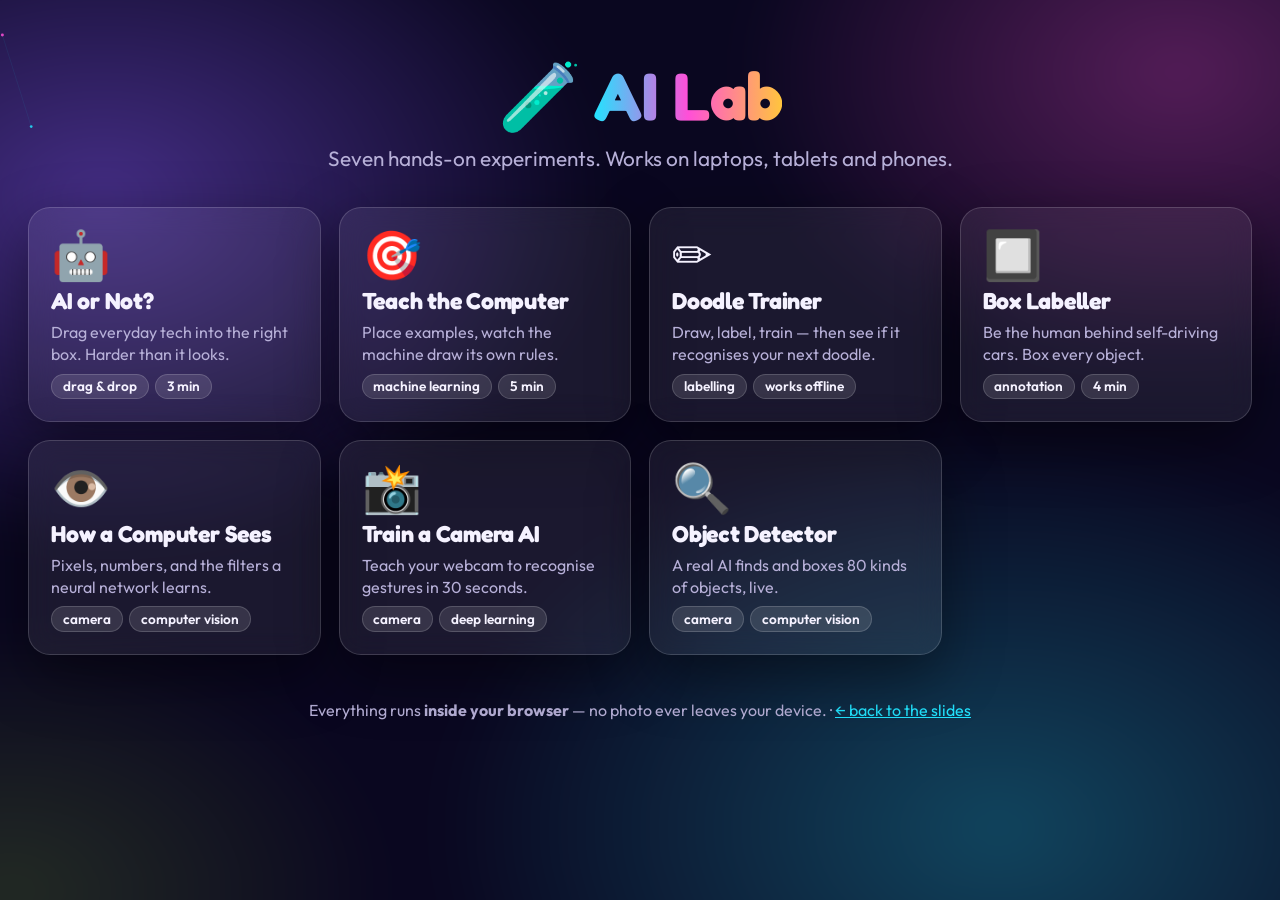
==== site/play/index.html @ 6227fecb "One-hour hands-on AI workshop for high schools A static reveal.js deck (19 slides, speaker notes wit" ====
<!doctype html>
<html lang="en">
<head>
<meta charset="utf-8">
<meta name="viewport" content="width=device-width, initial-scale=1">
<title>AI Lab · Activities</title>
<link rel="preconnect" href="https://fonts.googleapis.com">
<link rel="preconnect" href="https://fonts.gstatic.com" crossorigin>
<link rel="stylesheet" href="https://fonts.googleapis.com/css2?family=Fredoka:wght@500;700&family=JetBrains+Mono:wght@500&family=Outfit:wght@400;600;800&display=swap">
<link rel="stylesheet" href="../css/theme.css">
<style>
  .hero { text-align: center; margin: 3vh 0 4vh; }
  .hero h1 { font-size: clamp(2.2rem, 7vw, 4.2rem); margin: 0; }
  .hero p { font-size: clamp(1rem, 2.4vw, 1.3rem); color: var(--muted); margin: .4em 0 0; }
  .grid { display: grid; grid-template-columns: repeat(auto-fill, minmax(260px, 1fr)); gap: 18px; max-width: 1280px; margin: 0 auto; font-size: clamp(1rem, 1.2vw, 1.25rem); }
  a.card {
    display: grid; gap: .5rem; padding: 22px; text-decoration: none; color: var(--ink);
    transition: transform .2s cubic-bezier(.2,1.4,.4,1), box-shadow .2s;
    position: relative; overflow: hidden;
  }
  a.card::before {
    content: ""; position: absolute; inset: -1px; border-radius: inherit; padding: 1px; opacity: 0; transition: opacity .2s;
    background: linear-gradient(135deg, var(--cyan), var(--pink), var(--amber));
    -webkit-mask: linear-gradient(#000 0 0) content-box, linear-gradient(#000 0 0); -webkit-mask-composite: xor; mask-composite: exclude;
  }
  a.card:hover { transform: translateY(-6px) rotate(-.5deg); }
  a.card:hover::before { opacity: 1; }
  .card .emo { font-size: 3rem; line-height: 1; }
  .card h2 { font-size: 1.45rem; margin: 0; }
  .card p { margin: 0; color: var(--muted); line-height: 1.35; }
  .tags { display: flex; gap: 6px; flex-wrap: wrap; }
  .foot { text-align: center; margin: 5vh 0 2vh; color: var(--muted); }
  .foot a { color: var(--cyan); }
</style>
</head>
<body class="play">
<div class="aurora"></div><canvas id="particles"></canvas>

<div class="hero">
  <h1>🧪 <span class="grad">AI Lab</span></h1>
  <p>Seven hands-on experiments. Works on laptops, tablets and phones.</p>
</div>

<main class="grid">
  <a class="card glass" href="ai-or-not.html"><span class="emo">🤖</span><h2>AI or Not?</h2><p>Drag everyday tech into the right box. Harder than it looks.</p><div class="tags"><span class="pill">drag &amp; drop</span><span class="pill">3 min</span></div></a>
  <a class="card glass" href="teach.html"><span class="emo">🎯</span><h2>Teach the Computer</h2><p>Place examples, watch the machine draw its own rules.</p><div class="tags"><span class="pill">machine learning</span><span class="pill">5 min</span></div></a>
  <a class="card glass" href="doodle.html"><span class="emo">✏️</span><h2>Doodle Trainer</h2><p>Draw, label, train — then see if it recognises your next doodle.</p><div class="tags"><span class="pill">labelling</span><span class="pill">works offline</span></div></a>
  <a class="card glass" href="annotate.html"><span class="emo">🔲</span><h2>Box Labeller</h2><p>Be the human behind self-driving cars. Box every object.</p><div class="tags"><span class="pill">annotation</span><span class="pill">4 min</span></div></a>
  <a class="card glass" href="pixels.html"><span class="emo">👁️</span><h2>How a Computer Sees</h2><p>Pixels, numbers, and the filters a neural network learns.</p><div class="tags"><span class="pill">camera</span><span class="pill">computer vision</span></div></a>
  <a class="card glass" href="teachable.html"><span class="emo">📸</span><h2>Train a Camera AI</h2><p>Teach your webcam to recognise gestures in 30 seconds.</p><div class="tags"><span class="pill">camera</span><span class="pill">deep learning</span></div></a>
  <a class="card glass" href="detect.html"><span class="emo">🔍</span><h2>Object Detector</h2><p>A real AI finds and boxes 80 kinds of objects, live.</p><div class="tags"><span class="pill">camera</span><span class="pill">computer vision</span></div></a>
</main>

<p class="foot">Everything runs <b>inside your browser</b> — no photo ever leaves your device. · <a href="../">← back to the slides</a></p>

<script src="../js/fx.js"></script>
</body>
</html>
---- site/css/theme.css ----
/* ==========================================================================
   Design tokens + shared components.
   Used by the deck (index.html) AND every standalone activity in play/,
   so an activity looks identical embedded in a slide or opened on a phone.
   ========================================================================== */

:root {
  /* surfaces */
  --bg:        #0a0720;
  --bg-2:      #150f3a;
  --glass:     rgba(255, 255, 255, 0.07);
  --glass-2:   rgba(255, 255, 255, 0.12);
  --stroke:    rgba(255, 255, 255, 0.16);

  /* text */
  --ink:       #f5f2ff;
  --muted:     #b7b0d8;

  /* neon accents */
  --cyan:      #22e4ff;
  --pink:      #ff4fd8;
  --lime:      #b6ff3b;
  --amber:     #ffc53d;
  --violet:    #8b5cff;
  --red:       #ff5a6e;

  /* class colours: the SAME three colours mean "class 1/2/3" in every activity */
  --c1: var(--cyan);
  --c2: var(--pink);
  --c3: var(--amber);

  --radius:    22px;
  --radius-sm: 12px;
  --shadow:    0 20px 60px rgba(0, 0, 0, 0.45);
  --glow-cyan: 0 0 24px rgba(34, 228, 255, 0.55);
  --glow-pink: 0 0 24px rgba(255, 79, 216, 0.55);

  --font-display: "Fredoka", "Outfit", system-ui, sans-serif;
  --font-body:    "Outfit", system-ui, sans-serif;
  --font-mono:    "JetBrains Mono", ui-monospace, monospace;
}

*, *::before, *::after { box-sizing: border-box; }

/* The page colour lives on <html> only: a background on <body> would paint
   over the fixed .aurora layer (z-index -2) and hide it. */
html { background: var(--bg); }
html, body {
  margin: 0;
  color: var(--ink);
  font-family: var(--font-body);
  -webkit-font-smoothing: antialiased;
}

/* Animated aurora backdrop — pure CSS, zero cost when the tab is hidden */
.aurora {
  position: fixed; inset: -20%;
  z-index: -2;
  background:
    radial-gradient(40% 40% at 20% 30%, rgba(139, 92, 255, 0.45), transparent 70%),
    radial-gradient(35% 35% at 80% 20%, rgba(255, 79, 216, 0.30), transparent 70%),
    radial-gradient(45% 45% at 70% 80%, rgba(34, 228, 255, 0.28), transparent 70%),
    radial-gradient(30% 30% at 15% 85%, rgba(182, 255, 59, 0.14), transparent 70%),
    var(--bg);
  filter: blur(20px);
  animation: aurora 24s ease-in-out infinite alternate;
}
@keyframes aurora {
  0%   { transform: translate(0, 0) rotate(0deg) scale(1); }
  50%  { transform: translate(3%, -2%) rotate(8deg) scale(1.08); }
  100% { transform: translate(-3%, 2%) rotate(-6deg) scale(1.02); }
}
#particles { position: fixed; inset: 0; z-index: -1; pointer-events: none; }

@media (prefers-reduced-motion: reduce) {
  .aurora { animation: none; }
}

/* ---------- typography ---------- */
h1, h2, h3 { font-family: var(--font-display); font-weight: 700; letter-spacing: -0.01em; margin: 0 0 .4em; }
.grad {
  background: linear-gradient(90deg, var(--cyan), var(--pink) 50%, var(--amber));
  -webkit-background-clip: text; background-clip: text; color: transparent;
}
.muted { color: var(--muted); }
.mono  { font-family: var(--font-mono); }
.c1 { color: var(--c1); } .c2 { color: var(--c2); } .c3 { color: var(--c3); }
.lime { color: var(--lime); } .red { color: var(--red); }

/* ---------- glass card ---------- */
.glass {
  background: var(--glass);
  border: 1px solid var(--stroke);
  border-radius: var(--radius);
  backdrop-filter: blur(14px);
  -webkit-backdrop-filter: blur(14px);
  box-shadow: var(--shadow);
}

/* ---------- buttons ---------- */
.btn {
  font: 600 1rem var(--font-body);
  color: var(--ink);
  background: var(--glass-2);
  border: 1px solid var(--stroke);
  border-radius: 999px;
  padding: .6em 1.2em;
  cursor: pointer;
  transition: transform .12s ease, box-shadow .2s ease, background .2s ease;
  user-select: none; -webkit-user-select: none;
  touch-action: manipulation;
  display: inline-flex; align-items: center; gap: .45em;
  text-decoration: none;
}
.btn:hover  { transform: translateY(-2px); background: rgba(255,255,255,.18); }
.btn:active { transform: scale(.96); }
.btn:disabled { opacity: .45; cursor: not-allowed; transform: none; }
.btn.primary { background: linear-gradient(90deg, var(--violet), var(--pink)); border-color: transparent; box-shadow: var(--glow-pink); }
.btn.cyan    { background: rgba(34,228,255,.18);  border-color: var(--cyan);  }
.btn.pink    { background: rgba(255,79,216,.18);  border-color: var(--pink);  }
.btn.amber   { background: rgba(255,197,61,.18);  border-color: var(--amber); }
.btn.on      { box-shadow: 0 0 0 2px var(--cyan) inset, var(--glow-cyan); background: rgba(34,228,255,.2); }
.btn.c1 { color: var(--ink); border-color: var(--c1); background: rgba(34,228,255,.16); }
.btn.c2 { color: var(--ink); border-color: var(--c2); background: rgba(255,79,216,.16); }
.btn.c3 { color: var(--ink); border-color: var(--c3); background: rgba(255,197,61,.16); }
.btn.c1.on { box-shadow: 0 0 0 3px var(--c1) inset, var(--glow-cyan); }
.btn.c2.on { box-shadow: 0 0 0 3px var(--c2) inset, var(--glow-pink); }
.btn.c3.on { box-shadow: 0 0 0 3px var(--c3) inset, 0 0 24px rgba(255,197,61,.5); }

input[type=range] { accent-color: var(--pink); width: 100%; }
select, input[type=text] {
  font: 500 1rem var(--font-body); color: var(--ink);
  background: var(--glass-2); border: 1px solid var(--stroke);
  border-radius: var(--radius-sm); padding: .45em .7em;
}
select option { background: var(--bg-2); }

.pill {
  display: inline-block; padding: .2em .8em; border-radius: 999px;
  background: var(--glass-2); border: 1px solid var(--stroke);
  font-size: .85em; font-weight: 600;
}

/* ---------- confidence bars (doodle, teachable machine) ---------- */
.bars { display: grid; gap: .55rem; }
.bar  { display: grid; grid-template-columns: 7.5em 1fr 3.4em; align-items: center; gap: .6rem; font-weight: 600; }
.bar .track { display: block; height: 1.25rem; border-radius: 999px; background: rgba(255,255,255,.08); overflow: hidden; }
.bar .fill  { display: block; height: 100%; width: 0; border-radius: 999px; transition: width .25s ease; }
.bar .pct   { text-align: right; font-family: var(--font-mono); font-size: .9em; }
.bar.c1 .fill { background: linear-gradient(90deg, #0fa3c4, var(--c1)); box-shadow: var(--glow-cyan); }
.bar.c2 .fill { background: linear-gradient(90deg, #b3179a, var(--c2)); box-shadow: var(--glow-pink); }
.bar.c3 .fill { background: linear-gradient(90deg, #c78a00, var(--c3)); }

/* ---------- friendly notice (camera denied, model offline…) ---------- */
.notice {
  border: 1px dashed var(--amber);
  background: rgba(255,197,61,.08);
  border-radius: var(--radius-sm);
  padding: .8em 1em;
  line-height: 1.4;
}
.notice.hidden { display: none; }

.toast {
  position: fixed; left: 50%; bottom: 24px; transform: translateX(-50%) translateY(140%);
  background: var(--bg-2); border: 1px solid var(--stroke); border-radius: 999px;
  padding: .7em 1.3em; font-weight: 600; z-index: 99;
  transition: transform .35s cubic-bezier(.2,1.4,.4,1);
  box-shadow: var(--shadow);
}
.toast.show { transform: translateX(-50%) translateY(0); }

.spinner {
  width: 1.1em; height: 1.1em; border-radius: 50%;
  border: 3px solid rgba(255,255,255,.2); border-top-color: var(--cyan);
  animation: spin .8s linear infinite; display: inline-block; vertical-align: -.2em;
}
@keyframes spin { to { transform: rotate(360deg); } }

/* ---------- standalone activity page layout (play/*.html) ---------- */
body.play {
  min-height: 100vh;
  padding: clamp(12px, 3vw, 28px);
}
body.play header.top {
  display: flex; align-items: center; justify-content: space-between; gap: 1rem;
  margin-bottom: 1rem; flex-wrap: wrap;
}
body.play header.top h1 { font-size: clamp(1.5rem, 4vw, 2.4rem); margin: 0; }
body.play header.top a.back { color: var(--muted); text-decoration: none; font-weight: 600; }
/* Embedded in the deck: the slide supplies the title, so drop the page header */
body.play.embedded header.top { display: none; }
body.play.embedded { padding: 6px; min-height: 0; background: transparent; }
body.play.embedded .aurora, body.play.embedded #particles { display: none; }
html.embedded { background: transparent; }

.panel { padding: clamp(12px, 2vw, 22px); }
.row   { display: flex; gap: .6rem; flex-wrap: wrap; align-items: center; }
.stack { display: grid; gap: .8rem; align-content: start; grid-template-columns: minmax(0, 1fr); }
.lab > *, .stack > * { min-width: 0; }

canvas.board {
  display: block; width: 100%; height: auto;
  border-radius: var(--radius-sm);
  background: rgba(0,0,0,.35);
  border: 1px solid var(--stroke);
  touch-action: none;            /* our pointer handlers own every gesture here */
  cursor: crosshair;
}
video.cam, canvas.cam {
  display: block; width: 100%; height: auto;
  border-radius: var(--radius-sm);
  background: #000;
}
.mirror { transform: scaleX(-1); }

/* Embedded in a slide the iframe has a fixed height: size canvases by the
   height that is left, keeping their aspect ratio, so nothing is cut off.
   Each page sets --ar (canvas aspect) and --below (space its controls need). */
html.embedded { font-size: clamp(14px, 1.2vw, 24px); }
body.play.embedded canvas.board,
body.play.embedded canvas.cam,
body.play.embedded video.cam {
  width: min(100%, calc((100vh - var(--below, 20px)) * var(--ar, 1.6)));
  margin-inline: auto;
}
body.play.embedded .btn { padding: .42em .85em; }
body.play.embedded .panel { padding: 12px; }
/* Standalone on a laptop: same idea, leaving room for the page header and
   the button row, so the controls are never below the fold. Phones are
   narrow, so width wins there and the page simply scrolls. */
body.play:not(.embedded) canvas.board,
body.play:not(.embedded) canvas.cam,
body.play:not(.embedded) video.cam {
  width: min(100%, calc((100vh - 110px - var(--below, 20px)) * var(--ar, 1.6)));
  margin-inline: auto;
}
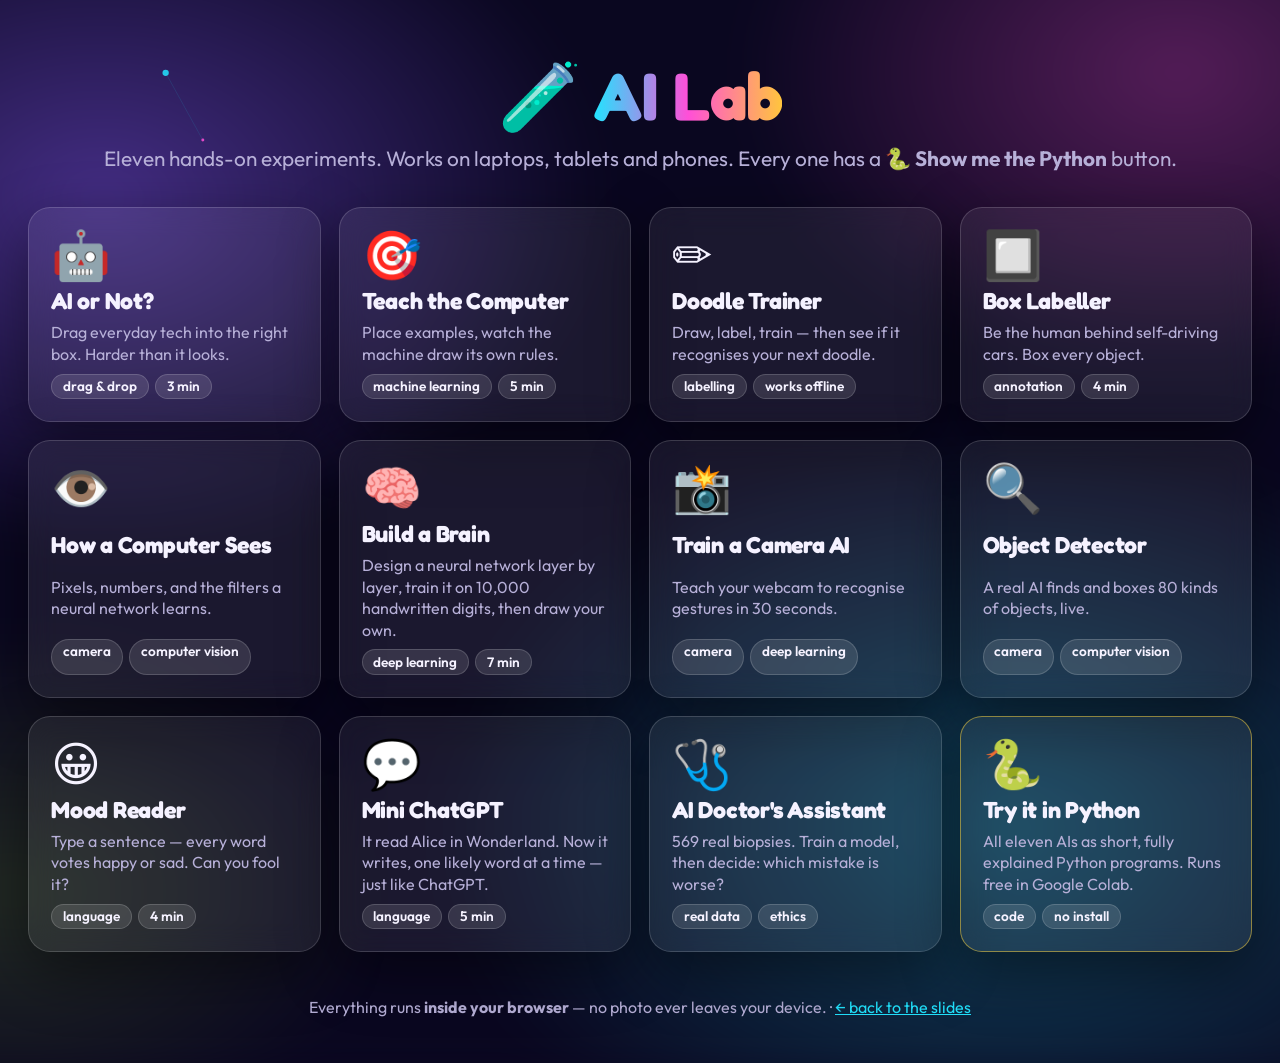
==== commit 1fd64cea: "Four new activities, "Show me the Python" on all eleven, presenter name New hands-on activities, eac" ====
--- a/site/play/index.html
+++ b/site/play/index.html
@@ -3,6 +3,7 @@
 <head>
 <meta charset="utf-8">
 <meta name="viewport" content="width=device-width, initial-scale=1">
+<link rel="icon" href="data:image/svg+xml,%3Csvg%20xmlns%3D%27http%3A//www.w3.org/2000/svg%27%20viewBox%3D%270%200%20100%20100%27%3E%3Ctext%20y%3D%27.9em%27%20font-size%3D%2790%27%3E%F0%9F%A7%AA%3C/text%3E%3C/svg%3E">
 <title>AI Lab · Activities</title>
 <link rel="preconnect" href="https://fonts.googleapis.com">
 <link rel="preconnect" href="https://fonts.gstatic.com" crossorigin>
@@ -38,7 +39,7 @@
 
 <div class="hero">
   <h1>🧪 <span class="grad">AI Lab</span></h1>
-  <p>Seven hands-on experiments. Works on laptops, tablets and phones.</p>
+  <p>Eleven hands-on experiments. Works on laptops, tablets and phones. Every one has a 🐍 <b>Show me the Python</b> button.</p>
 </div>
 
 <main class="grid">
@@ -47,8 +48,13 @@
   <a class="card glass" href="doodle.html"><span class="emo">✏️</span><h2>Doodle Trainer</h2><p>Draw, label, train — then see if it recognises your next doodle.</p><div class="tags"><span class="pill">labelling</span><span class="pill">works offline</span></div></a>
   <a class="card glass" href="annotate.html"><span class="emo">🔲</span><h2>Box Labeller</h2><p>Be the human behind self-driving cars. Box every object.</p><div class="tags"><span class="pill">annotation</span><span class="pill">4 min</span></div></a>
   <a class="card glass" href="pixels.html"><span class="emo">👁️</span><h2>How a Computer Sees</h2><p>Pixels, numbers, and the filters a neural network learns.</p><div class="tags"><span class="pill">camera</span><span class="pill">computer vision</span></div></a>
+  <a class="card glass" href="digits.html"><span class="emo">🧠</span><h2>Build a Brain</h2><p>Design a neural network layer by layer, train it on 10,000 handwritten digits, then draw your own.</p><div class="tags"><span class="pill">deep learning</span><span class="pill">7 min</span></div></a>
   <a class="card glass" href="teachable.html"><span class="emo">📸</span><h2>Train a Camera AI</h2><p>Teach your webcam to recognise gestures in 30 seconds.</p><div class="tags"><span class="pill">camera</span><span class="pill">deep learning</span></div></a>
   <a class="card glass" href="detect.html"><span class="emo">🔍</span><h2>Object Detector</h2><p>A real AI finds and boxes 80 kinds of objects, live.</p><div class="tags"><span class="pill">camera</span><span class="pill">computer vision</span></div></a>
+  <a class="card glass" href="sentiment.html"><span class="emo">😀</span><h2>Mood Reader</h2><p>Type a sentence — every word votes happy or sad. Can you fool it?</p><div class="tags"><span class="pill">language</span><span class="pill">4 min</span></div></a>
+  <a class="card glass" href="nextword.html"><span class="emo">💬</span><h2>Mini ChatGPT</h2><p>It read Alice in Wonderland. Now it writes, one likely word at a time — just like ChatGPT.</p><div class="tags"><span class="pill">language</span><span class="pill">5 min</span></div></a>
+  <a class="card glass" href="medical.html"><span class="emo">🩺</span><h2>AI Doctor's Assistant</h2><p>569 real biopsies. Train a model, then decide: which mistake is worse?</p><div class="tags"><span class="pill">real data</span><span class="pill">ethics</span></div></a>
+  <a class="card glass" href="https://colab.research.google.com/github/YouvenZ/ai-workshop-highschool/blob/main/notebooks/try-it-in-python.ipynb" target="_blank" rel="noopener" style="border-color:rgba(255,212,59,.5)"><span class="emo">🐍</span><h2>Try it in Python</h2><p>All eleven AIs as short, fully explained Python programs. Runs free in Google Colab.</p><div class="tags"><span class="pill">code</span><span class="pill">no install</span></div></a>
 </main>
 
 <p class="foot">Everything runs <b>inside your browser</b> — no photo ever leaves your device. · <a href="../">← back to the slides</a></p>
--- a/site/css/theme.css
+++ b/site/css/theme.css
@@ -44,7 +44,7 @@
 
 /* The page colour lives on <html> only: a background on <body> would paint
    over the fixed .aurora layer (z-index -2) and hide it. */
-html { background: var(--bg); }
+html { background: var(--bg); overflow-x: clip; }   /* the rotating aurora must never cause sideways scrolling on a phone */
 html, body {
   margin: 0;
   color: var(--ink);
@@ -193,6 +193,11 @@
 body.play.embedded { padding: 6px; min-height: 0; background: transparent; }
 body.play.embedded .aurora, body.play.embedded #particles { display: none; }
 html.embedded { background: transparent; }
+/* Same rules keyed on <html>, which an inline <head> script marks before the
+   first paint — otherwise the header flashes while CDN libraries download. */
+html.embedded body.play header.top { display: none; }
+html.embedded body.play { padding: 6px; min-height: 0; background: transparent; }
+html.embedded .aurora, html.embedded #particles { display: none; }
 
 .panel { padding: clamp(12px, 2vw, 22px); }
 .row   { display: flex; gap: .6rem; flex-wrap: wrap; align-items: center; }
@@ -235,3 +240,80 @@
   width: min(100%, calc((100vh - 110px - var(--below, 20px)) * var(--ar, 1.6)));
   margin-inline: auto;
 }
+
+/* ---------- 🐍 Show me the Python (js/python-panel.js) ---------- */
+.btn.py {
+  background: linear-gradient(90deg, rgba(55,118,171,.35), rgba(255,212,59,.28));
+  border-color: #ffd43b;
+}
+.btn.py:hover { box-shadow: 0 0 22px rgba(255,212,59,.45); }
+body.play header.top .btn.py { margin-left: auto; }
+
+.pyp { position: fixed; inset: 0; z-index: 200; display: grid; place-items: center; padding: clamp(8px, 3vw, 40px); }
+.pyp[hidden] { display: none; }
+.pyp-back { position: absolute; inset: 0; background: rgba(5,3,20,.72); backdrop-filter: blur(6px); -webkit-backdrop-filter: blur(6px); opacity: 0; transition: opacity .25s; }
+.pyp-card {
+  position: relative; width: min(1180px, 100%); max-height: 100%;
+  display: grid; grid-template-rows: auto auto minmax(0, 1fr) auto; gap: .9rem;
+  padding: clamp(14px, 2.2vw, 28px); background: rgba(21,15,58,.92);
+  font-size: clamp(14px, 1.15vw, 21px); color: var(--ink); text-align: left;
+  transform: translateY(30px) scale(.96); opacity: 0;
+  transition: transform .35s cubic-bezier(.2,1.4,.4,1), opacity .25s;
+  border-color: rgba(255,212,59,.45);
+}
+.pyp.show .pyp-back { opacity: 1; }
+.pyp.show .pyp-card { transform: none; opacity: 1; }
+.pyp-head { display: flex; gap: .9rem; align-items: center; }
+.pyp-emo { font-size: 2.6em; line-height: 1; filter: drop-shadow(0 0 16px rgba(255,212,59,.45)); }
+.pyp-titles { flex: 1; min-width: 0; }
+.pyp-kicker { margin: 0; font-weight: 800; letter-spacing: .14em; text-transform: uppercase; font-size: .72em; color: #ffd43b; }
+.pyp-head h2 { margin: .05em 0; font-size: 1.7em; line-height: 1.1; }
+.pyp-tag { margin: 0; }
+.pyp-x { align-self: flex-start; }
+
+.pyp-steps { list-style: none; margin: 0; padding: 0; display: flex; flex-wrap: wrap; gap: .5rem; counter-reset: none; }
+.pyp-steps li {
+  display: inline-flex; align-items: center; gap: .45em; cursor: pointer;
+  padding: .35em .9em .35em .4em; border-radius: 999px; font-weight: 600;
+  background: var(--glass-2); border: 1px solid var(--stroke);
+  opacity: 0; transform: translateY(8px);
+  animation: pyp-in .4s cubic-bezier(.2,1.4,.4,1) forwards; animation-delay: calc(.15s + var(--i) * .12s);
+  transition: border-color .2s, box-shadow .2s, background .2s;
+}
+.pyp-steps li + li::before { content: "→"; margin-right: .2em; color: var(--muted); }
+.pyp-steps li .n { display: grid; place-items: center; width: 1.6em; height: 1.6em; border-radius: 50%; background: rgba(255,212,59,.2); color: #ffd43b; }
+.pyp-steps li.on { border-color: #ffd43b; background: rgba(255,212,59,.14); box-shadow: 0 0 18px rgba(255,212,59,.35); }
+
+.pyp-code { min-height: 0; overflow: auto; border-radius: var(--radius-sm); background: #0b0822; border: 1px solid var(--stroke); }
+.pyp-code pre { margin: 0; padding: 1em 0; }
+.pyp-code code { display: block; font: 500 .92em/1.55 var(--font-mono); color: #e8e4ff; counter-reset: ln; tab-size: 4; }
+.pyp-code .ln {
+  display: block; white-space: pre; padding: 0 1.2em 0 0; counter-increment: ln;
+  opacity: 0; transform: translateX(-10px);
+  animation: pyp-in .35s ease forwards; animation-delay: calc(.2s + var(--i) * .035s);
+  transition: opacity .2s, background .2s;
+}
+.pyp-code .ln::before { content: counter(ln); display: inline-block; width: 3.2em; padding-right: 1em; text-align: right; color: rgba(183,176,216,.35); user-select: none; -webkit-user-select: none; }
+.pyp-code code.focusing .ln { opacity: .28 !important; }
+.pyp-code code.focusing .ln.hl { opacity: 1 !important; background: rgba(255,212,59,.08); box-shadow: inset 3px 0 0 #ffd43b; }
+@keyframes pyp-in { to { opacity: 1; transform: none; } }
+@media (prefers-reduced-motion: reduce) { .pyp-code .ln, .pyp-steps li { animation: none; opacity: 1; transform: none; } }
+
+/* Prism tokens, in the workshop's neon palette */
+.pyp-code .token.comment { color: #8f86c4; font-style: italic; }
+.pyp-code .token.string, .pyp-code .token.triple-quoted-string { color: var(--lime); }
+.pyp-code .token.keyword, .pyp-code .token.boolean { color: var(--pink); font-weight: 700; }
+.pyp-code .token.builtin, .pyp-code .token.function { color: var(--cyan); }
+.pyp-code .token.number { color: var(--amber); }
+.pyp-code .token.operator, .pyp-code .token.punctuation { color: #c9c3ee; }
+.pyp-code .token.decorator, .pyp-code .token.class-name { color: #ffd43b; }
+.pyp-code .token.string-interpolation .token.interpolation { color: #e8e4ff; }
+
+.pyp-foot { display: flex; gap: .6rem; align-items: center; flex-wrap: wrap; }
+.pyp-foot .spacer { flex: 1; }
+.pyp-pip { font-family: var(--font-mono); font-size: .85em; }
+@media (max-width: 640px) {
+  .pyp { padding: 0; }
+  .pyp-card { border-radius: 0; height: 100%; }
+  .pyp-code code { font-size: .78em; }
+}
